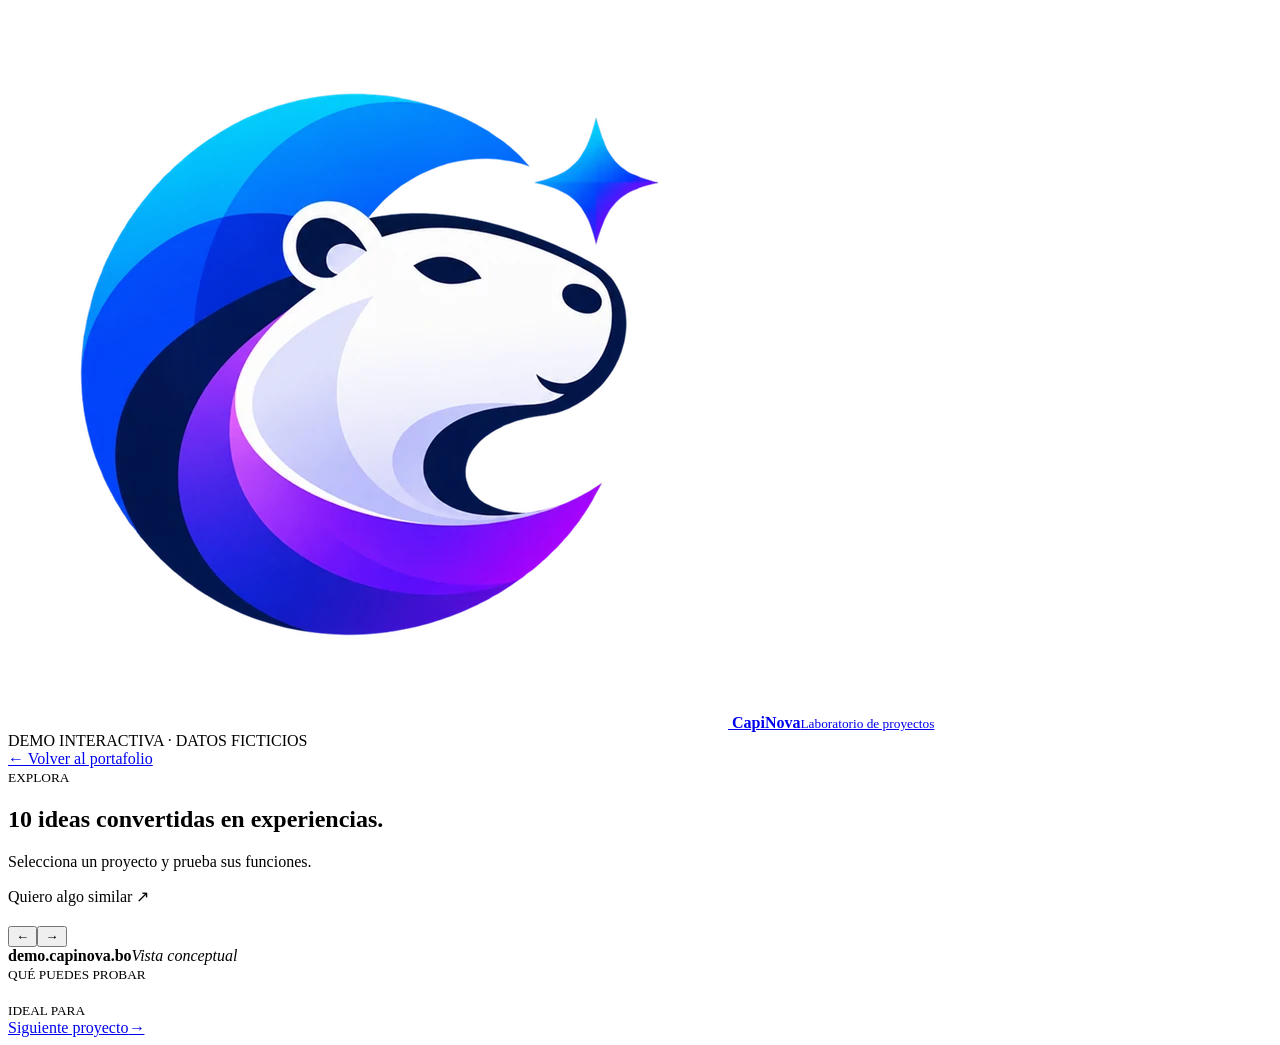
==== proyecto.html @ 4871f53e "Create interactive portfolio project viewer" ====
<!doctype html>
<html lang="es">
<head>
  <meta charset="utf-8">
  <meta name="viewport" content="width=device-width,initial-scale=1">
  <meta name="description" content="Demos interactivas del portafolio de CapiNova">
  <title>Proyecto interactivo | CapiNova</title>
  <link rel="preconnect" href="https://fonts.googleapis.com">
  <link rel="preconnect" href="https://fonts.gstatic.com" crossorigin>
  <link href="https://fonts.googleapis.com/css2?family=Manrope:wght@400;500;600;700;800&family=Plus+Jakarta+Sans:wght@600;700;800&display=swap" rel="stylesheet">
  <link rel="stylesheet" href="proyecto.css?v=20261013-0900">
</head>
<body>
  <header class="demo-header">
    <a class="demo-brand" href="./index.html?v=20261013-0900#portafolio">
      <img src="./assets/logo-official.webp?v=20261013-0300" alt="CapiNova">
      <span><b>CapiNova</b><small>Laboratorio de proyectos</small></span>
    </a>
    <div class="demo-badge"><i></i> DEMO INTERACTIVA · DATOS FICTICIOS</div>
    <a class="back-link" href="./index.html?v=20261013-0900#portafolio">← Volver al portafolio</a>
  </header>

  <div class="project-shell">
    <aside class="project-nav" aria-label="Proyectos del portafolio">
      <div class="nav-intro"><small>EXPLORA</small><h1>10 ideas convertidas en experiencias.</h1><p>Selecciona un proyecto y prueba sus funciones.</p></div>
      <nav id="project-list"></nav>
      <a class="quote-link" id="quote-link" target="_blank" rel="noopener">Quiero algo similar <span>↗</span></a>
    </aside>

    <main class="project-main">
      <section class="project-top">
        <div><span class="project-kicker" id="project-category"></span><h2 id="project-title"></h2><p id="project-description"></p></div>
        <div class="project-switcher"><button id="previous-project" type="button" aria-label="Proyecto anterior">←</button><span id="project-counter"></span><button id="next-project" type="button" aria-label="Proyecto siguiente">→</button></div>
      </section>

      <section class="demo-window">
        <div class="window-bar"><span><i></i><i></i><i></i></span><b id="window-address">demo.capinova.bo</b><em>Vista conceptual</em></div>
        <div class="app-stage" id="app-stage" aria-live="polite"></div>
      </section>

      <section class="project-info">
        <article><small>QUÉ PUEDES PROBAR</small><h3 id="project-action-title"></h3><p id="project-action-copy"></p></article>
        <article><small>IDEAL PARA</small><div class="chips" id="project-chips"></div></article>
        <a class="next-card" id="next-card" href="#"><span>Siguiente proyecto</span><strong id="next-title"></strong><i>→</i></a>
      </section>
    </main>
  </div>

  <div class="toast" id="toast" role="status"></div>
  <script src="proyecto.js?v=20261013-0900"></script>
</body>
</html>
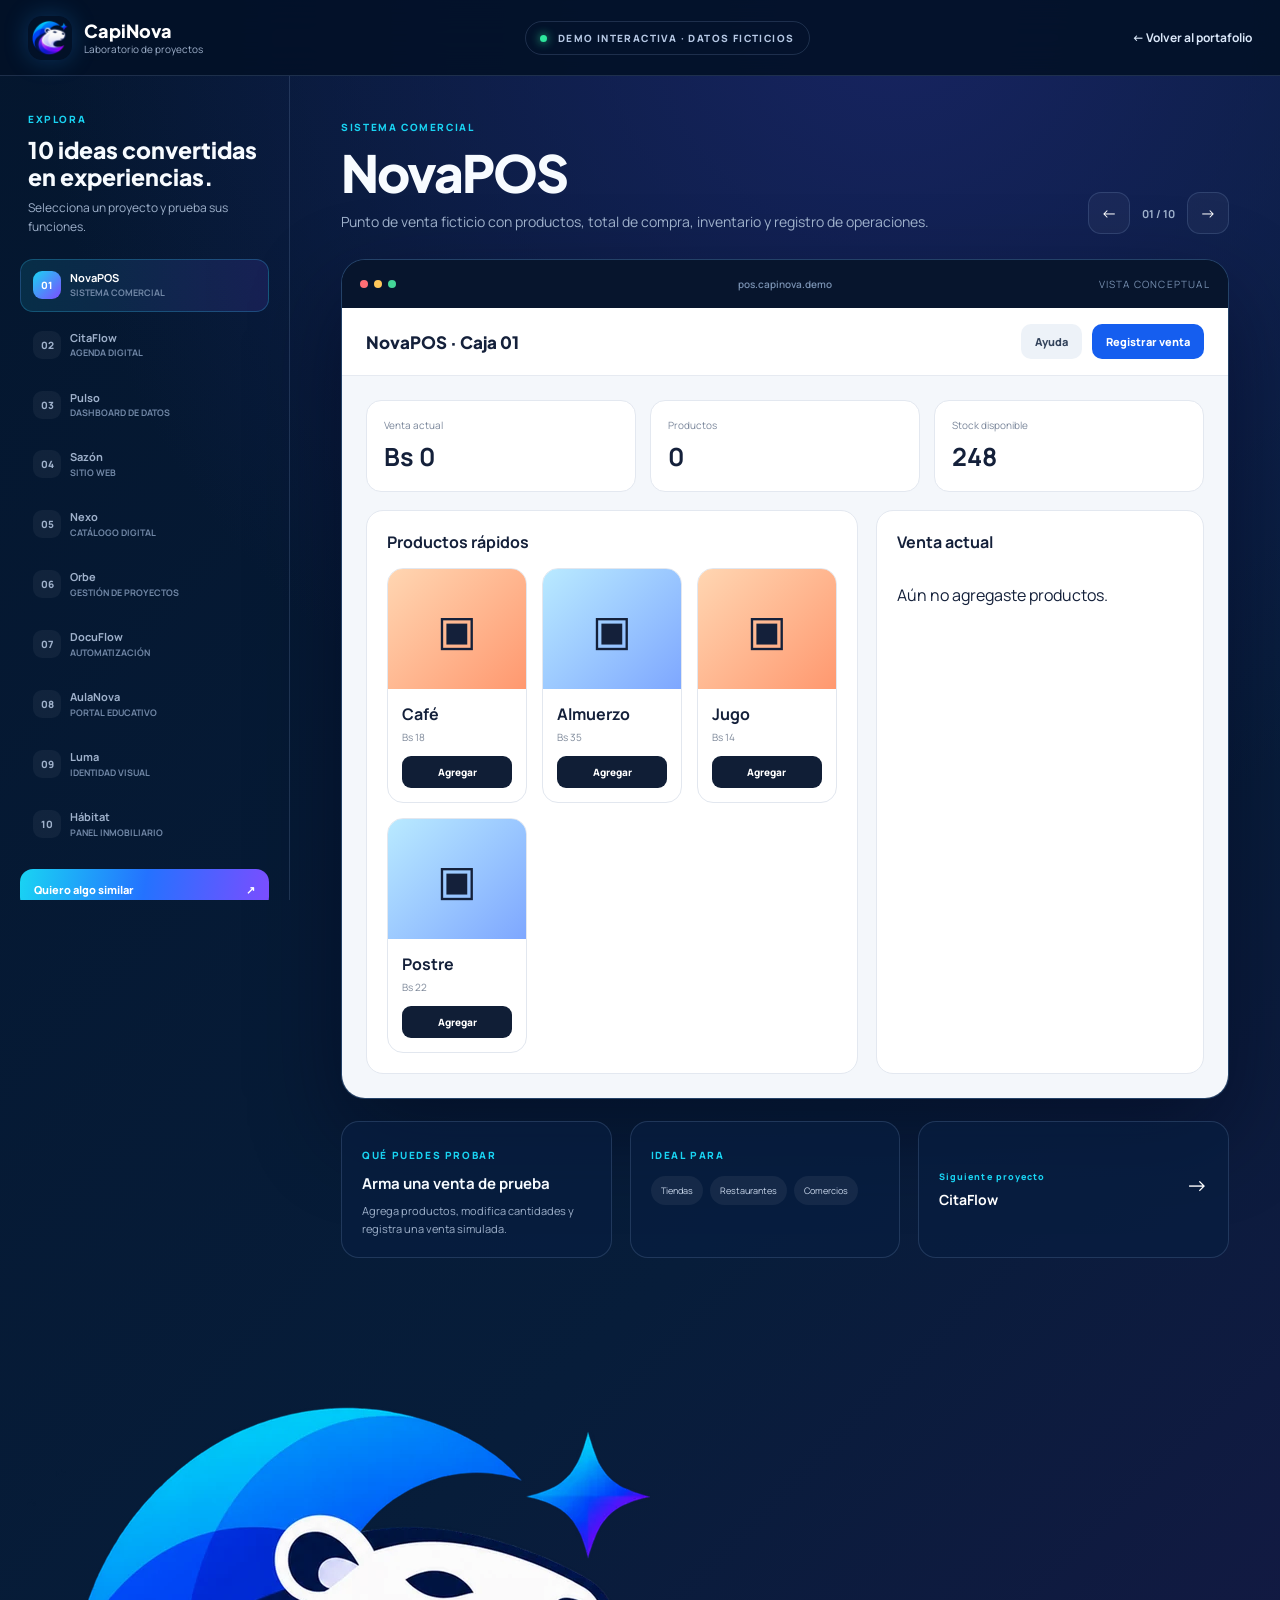
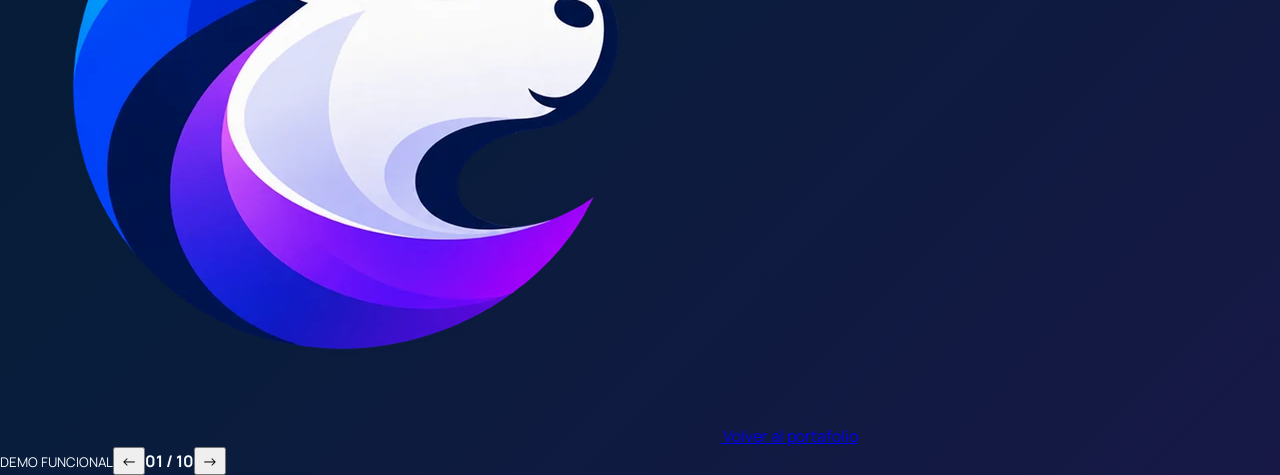
==== commit 24d25775: "Add full-site demo controls" ====
--- a/proyecto.html
+++ b/proyecto.html
@@ -8,16 +8,16 @@
   <link rel="preconnect" href="https://fonts.googleapis.com">
   <link rel="preconnect" href="https://fonts.gstatic.com" crossorigin>
   <link href="https://fonts.googleapis.com/css2?family=Manrope:wght@400;500;600;700;800&family=Plus+Jakarta+Sans:wght@600;700;800&display=swap" rel="stylesheet">
-  <link rel="stylesheet" href="proyecto.css?v=20261013-0900">
+  <link rel="stylesheet" href="proyecto.css?v=20261014-1100">
 </head>
 <body>
   <header class="demo-header">
-    <a class="demo-brand" href="./index.html?v=20261013-0900#portafolio">
+    <a class="demo-brand" href="./index.html?v=20261014-1100#portafolio">
       <img src="./assets/logo-official.webp?v=20261013-0300" alt="CapiNova">
       <span><b>CapiNova</b><small>Laboratorio de proyectos</small></span>
     </a>
     <div class="demo-badge"><i></i> DEMO INTERACTIVA · DATOS FICTICIOS</div>
-    <a class="back-link" href="./index.html?v=20261013-0900#portafolio">← Volver al portafolio</a>
+    <a class="back-link" href="./index.html?v=20261014-1100#portafolio">← Volver al portafolio</a>
   </header>
 
   <div class="project-shell">
@@ -46,7 +46,11 @@
     </main>
   </div>
 
+  <div class="full-demo-bar" id="full-demo-bar">
+    <a href="./index.html?v=20261014-1100#portafolio"><img src="./assets/logo-official.webp?v=20261013-0300" alt=""> <span>Volver al portafolio</span></a>
+    <div><small>DEMO FUNCIONAL</small><button type="button" id="full-prev" aria-label="Proyecto anterior">←</button><b id="full-counter">01 / 10</b><button type="button" id="full-next" aria-label="Proyecto siguiente">→</button></div>
+  </div>
   <div class="toast" id="toast" role="status"></div>
-  <script src="proyecto.js?v=20261013-0900"></script>
+  <script src="proyecto.js?v=20261014-1100"></script>
 </body>
 </html>
--- a/proyecto.css
+++ b/proyecto.css
@@ -0,0 +1,7 @@
+:root{--navy:#061731;--navy2:#0b2450;--cyan:#19d4f3;--blue:#2472ff;--violet:#7c4dff;--text:#f7fbff;--muted:#9fb1cb;--line:rgba(151,183,226,.18);--panel:#0c2144;--white:#fff}
+*{box-sizing:border-box}html{scroll-behavior:smooth}body{margin:0;background:radial-gradient(circle at 70% 0,#172461 0,transparent 38%),linear-gradient(135deg,#04162e,#071d3a 58%,#171846);color:var(--text);font-family:Manrope,sans-serif;min-height:100vh}button,a{font:inherit}.demo-header{height:76px;padding:0 28px;display:flex;align-items:center;justify-content:space-between;gap:20px;border-bottom:1px solid var(--line);background:rgba(3,17,39,.9);backdrop-filter:blur(18px);position:sticky;top:0;z-index:20}.demo-brand{color:#fff;text-decoration:none;display:flex;align-items:center;gap:12px}.demo-brand img{width:44px;height:44px;border-radius:14px;box-shadow:0 0 25px rgba(38,157,255,.25)}.demo-brand span{display:grid}.demo-brand b{font:800 18px Plus Jakarta Sans}.demo-brand small{color:var(--muted);font-size:10px}.demo-badge{font-size:10px;font-weight:800;letter-spacing:.14em;color:#b6c8e4;padding:9px 14px;border:1px solid var(--line);border-radius:999px}.demo-badge i{display:inline-block;width:7px;height:7px;background:#2ee69c;border-radius:50%;box-shadow:0 0 10px #2ee69c;margin-right:7px}.back-link{color:#dbe8fa;text-decoration:none;font-size:12px;font-weight:700}.project-shell{display:grid;grid-template-columns:290px minmax(0,1fr);max-width:1500px;margin:auto;min-height:calc(100vh - 76px)}.project-nav{border-right:1px solid var(--line);padding:30px 20px;position:sticky;top:76px;height:calc(100vh - 76px);overflow:auto}.nav-intro{padding:0 8px 22px}.nav-intro small,.project-kicker,.project-info small{font-size:10px;font-weight:800;letter-spacing:.16em;color:var(--cyan)}.nav-intro h1{font:800 23px/1.16 Plus Jakarta Sans;margin:9px 0}.nav-intro p{color:var(--muted);font-size:12px;line-height:1.55;margin:0}.project-nav nav{display:grid;gap:7px}.project-nav-button{appearance:none;width:100%;border:1px solid transparent;background:transparent;color:#9fb1cb;border-radius:13px;padding:11px 12px;display:grid;grid-template-columns:28px 1fr;gap:9px;text-align:left;cursor:pointer}.project-nav-button span{width:28px;height:28px;border-radius:9px;display:grid;place-items:center;background:rgba(255,255,255,.05);font-size:10px;font-weight:800}.project-nav-button b{font-size:11px;line-height:1.35}.project-nav-button small{display:block;font-size:9px;color:#7187a6;margin-top:2px}.project-nav-button:hover,.project-nav-button.active{background:linear-gradient(90deg,rgba(27,211,242,.12),rgba(124,77,255,.13));border-color:rgba(59,201,255,.25);color:#fff}.project-nav-button.active span{background:linear-gradient(135deg,var(--cyan),var(--violet));color:#fff}.quote-link{margin-top:18px;padding:13px 14px;background:linear-gradient(100deg,var(--cyan),var(--blue),var(--violet));border-radius:13px;color:#fff;text-decoration:none;display:flex;justify-content:space-between;font-size:11px;font-weight:800}.project-main{padding:38px clamp(24px,4vw,62px) 64px;min-width:0}.project-top{display:flex;align-items:end;justify-content:space-between;gap:30px;margin-bottom:25px}.project-top h2{font:800 clamp(30px,4vw,56px)/1.02 Plus Jakarta Sans;margin:10px 0 12px;letter-spacing:-.04em}.project-top p{color:var(--muted);max-width:720px;line-height:1.7;margin:0;font-size:14px}.project-switcher{display:flex;align-items:center;gap:12px;white-space:nowrap}.project-switcher button{width:42px;height:42px;border-radius:13px;border:1px solid var(--line);background:rgba(255,255,255,.04);color:#fff;cursor:pointer}.project-switcher button:hover{border-color:var(--cyan);background:rgba(25,212,243,.1)}.project-switcher span{font-size:11px;color:var(--muted);font-weight:700}.demo-window{border:1px solid rgba(111,180,255,.28);border-radius:24px;overflow:hidden;box-shadow:0 35px 90px rgba(0,5,25,.45);background:#07162e}.window-bar{height:48px;background:#07152d;display:grid;grid-template-columns:1fr auto 1fr;align-items:center;padding:0 18px;color:#7890b1;font-size:10px}.window-bar>span{display:flex;gap:6px}.window-bar i{width:8px;height:8px;border-radius:50%;background:#29476e}.window-bar i:first-child{background:#ff6e75}.window-bar i:nth-child(2){background:#ffc75a}.window-bar i:nth-child(3){background:#44d698}.window-bar b{font-weight:600}.window-bar em{text-align:right;font-style:normal;text-transform:uppercase;letter-spacing:.12em}.app-stage{min-height:580px;background:#f4f7fb;color:#14203a;position:relative;overflow:hidden}.app{min-height:580px;display:grid}.app button{cursor:pointer}.app-toolbar{height:68px;padding:0 24px;background:#fff;border-bottom:1px solid #e6eaf1;display:flex;align-items:center;justify-content:space-between}.app-toolbar strong{font:800 17px Plus Jakarta Sans}.app-toolbar div{display:flex;gap:10px;align-items:center}.soft-btn,.primary-btn{border:0;border-radius:10px;padding:10px 14px;font-size:11px;font-weight:800}.soft-btn{background:#edf2f8;color:#34445c}.primary-btn{background:#155eef;color:#fff}.app-content{padding:24px}.stat-grid{display:grid;grid-template-columns:repeat(3,1fr);gap:14px;margin-bottom:18px}.stat{background:#fff;border:1px solid #e3e8f0;border-radius:15px;padding:17px}.stat small{display:block;color:#7b879b;font-size:10px}.stat b{font-size:25px;display:block;margin-top:7px}.panel-grid{display:grid;grid-template-columns:1.5fr 1fr;gap:18px}.panel{background:#fff;border:1px solid #e3e8f0;border-radius:17px;padding:20px}.panel h4{margin:0 0 15px}.row-list{display:grid;gap:9px}.data-row{display:grid;grid-template-columns:1.3fr .7fr .7fr;align-items:center;padding:11px 12px;background:#f7f9fc;border-radius:10px;font-size:11px}.data-row b{font-size:11px}.pill{display:inline-flex;padding:6px 9px;border-radius:999px;background:#def8ed;color:#10865a;font-size:9px;font-weight:800}.chart{height:210px;display:flex;align-items:end;gap:10px;padding-top:20px}.chart i{flex:1;border-radius:7px 7px 2px 2px;background:linear-gradient(#26c7e8,#4266f5);min-height:20%}.form-row{display:grid;gap:7px;margin-bottom:12px}.form-row label{font-size:10px;font-weight:800;color:#5f6e83}.form-row input,.form-row select{width:100%;border:1px solid #dce3ed;border-radius:10px;padding:11px;background:#fff;color:#24334a}.calendar-layout{display:grid;grid-template-columns:1.35fr .65fr;gap:18px}.calendar{display:grid;grid-template-columns:repeat(7,1fr);gap:7px}.calendar button{aspect-ratio:1;border:0;background:#f0f4fa;border-radius:9px;color:#43526a;font-size:10px}.calendar button:hover,.calendar button.selected{background:#6b4eff;color:#fff}.menu-grid,.shop-grid,.property-grid{display:grid;grid-template-columns:repeat(3,1fr);gap:15px}.food-card,.product-card,.property-card{border-radius:16px;background:#fff;border:1px solid #e2e7ef;overflow:hidden}.card-art{height:120px;background:linear-gradient(135deg,#ffd6b2,#ff986f);display:grid;place-items:center;font-size:42px}.product-card:nth-child(2n) .card-art{background:linear-gradient(135deg,#b9eaff,#7ea7ff)}.property-card .card-art{background:linear-gradient(145deg,#9dd8ed,#5a8cb9);font-size:18px;color:#fff}.card-body{padding:14px}.card-body b,.card-body small{display:block}.card-body small{color:#7e899a;font-size:10px;margin:5px 0 12px}.card-body button{width:100%;border:0;background:#101e36;color:#fff;border-radius:9px;padding:9px;font-size:10px;font-weight:800}.kanban{display:grid;grid-template-columns:repeat(3,1fr);gap:14px}.kanban-col{background:#edf2f8;border-radius:15px;padding:14px;min-height:320px}.kanban-col h4{font-size:12px;margin:0 0 12px}.task{background:#fff;border-radius:11px;padding:13px;margin-bottom:9px;box-shadow:0 4px 12px rgba(30,50,80,.07);font-size:10px}.task button{float:right;border:0;background:#eaf0fb;border-radius:6px}.flow{display:flex;align-items:center;justify-content:center;gap:14px;min-height:360px}.flow-node{width:145px;background:#fff;border:1px solid #dce3ed;border-radius:16px;padding:22px;text-align:center}.flow-node i{width:38px;height:38px;border-radius:12px;background:#e8f7ff;display:grid;place-items:center;margin:auto auto 10px;font-style:normal}.flow-arrow{color:#4b6b98}.flow-node.done{border-color:#38ca8b;box-shadow:0 0 0 4px rgba(56,202,139,.1)}.course-layout{display:grid;grid-template-columns:1.5fr .5fr;gap:18px}.video-box{aspect-ratio:16/9;border-radius:18px;background:linear-gradient(135deg,#162a61,#5a36ba);display:grid;place-items:center;color:#fff}.play{width:72px;height:72px;border-radius:50%;border:0;background:#fff;color:#653ee7;font-size:24px}.lesson{padding:13px;background:#fff;border-radius:11px;margin-bottom:8px;font-size:10px}.brand-canvas{display:grid;grid-template-columns:1fr 1fr;gap:18px}.brand-board{min-height:340px;border-radius:20px;background:#fff0f5;display:grid;place-items:center;text-align:center}.brand-mark{width:110px;height:110px;border-radius:28px;background:#6e164c;color:#fff;display:grid;place-items:center;font:800 58px Georgia}.swatches{display:flex;gap:9px;margin-top:18px}.swatches button{width:42px;height:42px;border:4px solid #fff;border-radius:50%;box-shadow:0 2px 10px #c8cbd2}.brand-assets{display:grid;grid-template-columns:1fr 1fr;gap:12px}.brand-assets div{border-radius:16px;background:#fff;min-height:160px;border:1px solid #e8e0e5;display:grid;place-items:center;color:#6e164c;font-weight:800}.project-info{display:grid;grid-template-columns:1fr 1fr 1.15fr;gap:18px;margin-top:22px}.project-info article,.next-card{border:1px solid var(--line);border-radius:18px;padding:20px;background:rgba(7,30,65,.72)}.project-info h3{margin:9px 0 8px;font-size:15px}.project-info p{color:var(--muted);font-size:11px;line-height:1.6;margin:0}.chips{display:flex;gap:7px;flex-wrap:wrap;margin-top:12px}.chips span{padding:8px 10px;border-radius:999px;background:rgba(255,255,255,.06);font-size:9px;color:#c9d7eb}.next-card{color:#fff;text-decoration:none;display:grid;grid-template-columns:1fr auto;align-content:center;position:relative}.next-card span{color:var(--cyan);font-size:9px;font-weight:800;letter-spacing:.12em}.next-card strong{grid-column:1;font-size:14px;margin-top:7px}.next-card i{grid-column:2;grid-row:1/3;font-style:normal;font-size:22px}.toast{position:fixed;right:22px;bottom:22px;background:#0a2044;color:#fff;border:1px solid rgba(64,213,238,.45);padding:13px 18px;border-radius:12px;box-shadow:0 14px 45px rgba(0,0,0,.3);font-size:11px;font-weight:700;opacity:0;transform:translateY(20px);transition:.25s;pointer-events:none;z-index:50}.toast.show{opacity:1;transform:none}
+.theme-restaurant .primary-btn{background:#bf382f}.theme-shop .primary-btn{background:#111827}.theme-learning .primary-btn{background:#673ee6}.theme-estate .primary-btn{background:#147d95}.theme-brand .app-stage{background:#fff8fa}
+@media(max-width:1050px){.project-shell{grid-template-columns:230px 1fr}.project-nav{padding:24px 14px}.project-main{padding:30px 24px}.app-stage,.app{min-height:520px}.menu-grid,.shop-grid,.property-grid{grid-template-columns:repeat(2,1fr)}}
+@media(max-width:760px){.demo-header{height:auto;padding:12px 16px}.demo-badge{display:none}.back-link{font-size:10px}.project-shell{display:block}.project-nav{position:static;height:auto;border-right:0;border-bottom:1px solid var(--line);padding:18px 16px}.nav-intro{padding-bottom:12px}.nav-intro h1{font-size:19px}.project-nav nav{display:flex;overflow:auto;padding-bottom:7px}.project-nav-button{min-width:150px}.quote-link{display:none}.project-main{padding:24px 14px 50px}.project-top{align-items:start}.project-switcher{display:none}.project-top h2{font-size:32px}.window-bar{grid-template-columns:1fr 1fr}.window-bar em{display:none}.app-stage,.app{min-height:600px}.panel-grid,.calendar-layout,.course-layout,.brand-canvas{grid-template-columns:1fr}.stat-grid{grid-template-columns:1fr 1fr}.menu-grid,.shop-grid,.property-grid{grid-template-columns:1fr 1fr}.kanban{overflow:auto}.kanban-col{min-width:210px}.project-info{grid-template-columns:1fr}.flow{flex-direction:column}.flow-arrow{transform:rotate(90deg)}}
+@media(max-width:480px){.demo-brand small{display:none}.demo-brand img{width:38px;height:38px}.back-link{max-width:90px}.app-content{padding:14px}.app-toolbar{padding:0 14px}.stat-grid{grid-template-columns:1fr}.menu-grid,.shop-grid,.property-grid{grid-template-columns:1fr}.window-bar b{font-size:8px}.data-row{grid-template-columns:1fr auto}.data-row span:last-child{display:none}}
+@media(prefers-reduced-motion:reduce){*{scroll-behavior:auto}.toast{transition:none}}
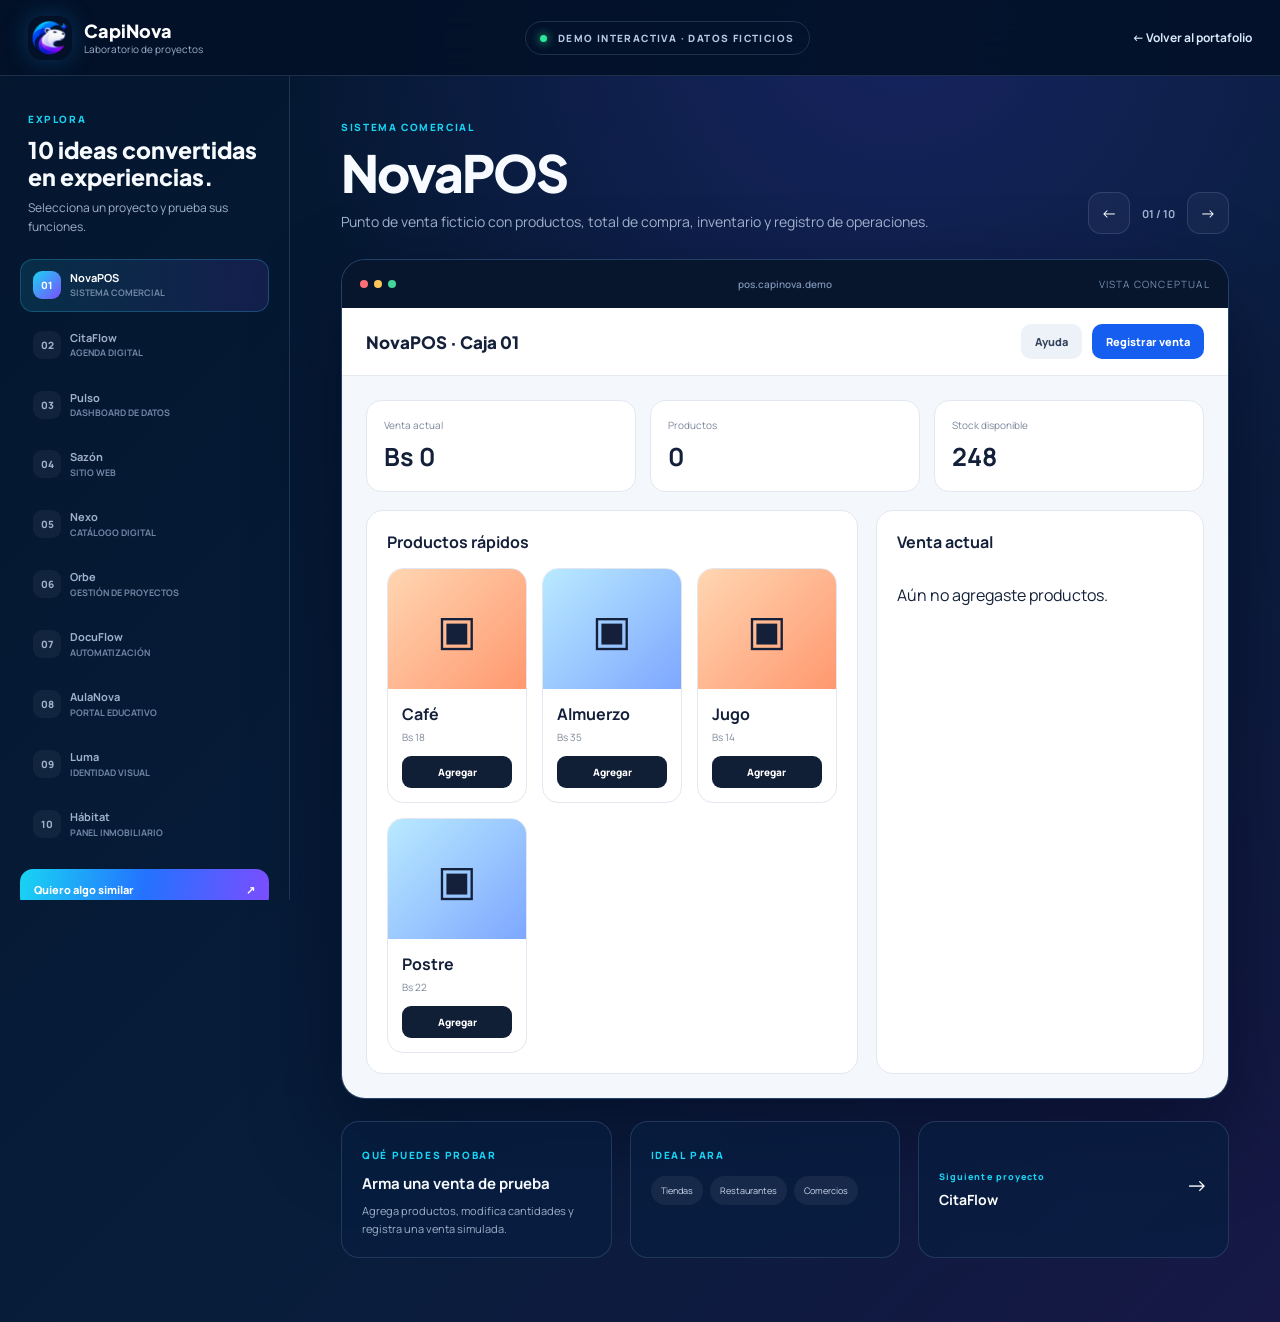
==== commit b2d7ee42: "Refresh standalone demo assets" ====
--- a/proyecto.html
+++ b/proyecto.html
@@ -8,16 +8,16 @@
   <link rel="preconnect" href="https://fonts.googleapis.com">
   <link rel="preconnect" href="https://fonts.gstatic.com" crossorigin>
   <link href="https://fonts.googleapis.com/css2?family=Manrope:wght@400;500;600;700;800&family=Plus+Jakarta+Sans:wght@600;700;800&display=swap" rel="stylesheet">
-  <link rel="stylesheet" href="proyecto.css?v=20261014-1100">
+  <link rel="stylesheet" href="proyecto.css?v=20261014-1110">
 </head>
 <body>
   <header class="demo-header">
-    <a class="demo-brand" href="./index.html?v=20261014-1100#portafolio">
+    <a class="demo-brand" href="./index.html?v=20261014-1110#portafolio">
       <img src="./assets/logo-official.webp?v=20261013-0300" alt="CapiNova">
       <span><b>CapiNova</b><small>Laboratorio de proyectos</small></span>
     </a>
     <div class="demo-badge"><i></i> DEMO INTERACTIVA · DATOS FICTICIOS</div>
-    <a class="back-link" href="./index.html?v=20261014-1100#portafolio">← Volver al portafolio</a>
+    <a class="back-link" href="./index.html?v=20261014-1110#portafolio">← Volver al portafolio</a>
   </header>
 
   <div class="project-shell">
@@ -47,10 +47,10 @@
   </div>
 
   <div class="full-demo-bar" id="full-demo-bar">
-    <a href="./index.html?v=20261014-1100#portafolio"><img src="./assets/logo-official.webp?v=20261013-0300" alt=""> <span>Volver al portafolio</span></a>
+    <a href="./index.html?v=20261014-1110#portafolio"><img src="./assets/logo-official.webp?v=20261013-0300" alt=""> <span>Volver al portafolio</span></a>
     <div><small>DEMO FUNCIONAL</small><button type="button" id="full-prev" aria-label="Proyecto anterior">←</button><b id="full-counter">01 / 10</b><button type="button" id="full-next" aria-label="Proyecto siguiente">→</button></div>
   </div>
   <div class="toast" id="toast" role="status"></div>
-  <script src="proyecto.js?v=20261014-1100"></script>
+  <script src="proyecto.js?v=20261014-1110"></script>
 </body>
 </html>
--- a/proyecto.css
+++ b/proyecto.css
@@ -4,4 +4,21 @@
 @media(max-width:1050px){.project-shell{grid-template-columns:230px 1fr}.project-nav{padding:24px 14px}.project-main{padding:30px 24px}.app-stage,.app{min-height:520px}.menu-grid,.shop-grid,.property-grid{grid-template-columns:repeat(2,1fr)}}
 @media(max-width:760px){.demo-header{height:auto;padding:12px 16px}.demo-badge{display:none}.back-link{font-size:10px}.project-shell{display:block}.project-nav{position:static;height:auto;border-right:0;border-bottom:1px solid var(--line);padding:18px 16px}.nav-intro{padding-bottom:12px}.nav-intro h1{font-size:19px}.project-nav nav{display:flex;overflow:auto;padding-bottom:7px}.project-nav-button{min-width:150px}.quote-link{display:none}.project-main{padding:24px 14px 50px}.project-top{align-items:start}.project-switcher{display:none}.project-top h2{font-size:32px}.window-bar{grid-template-columns:1fr 1fr}.window-bar em{display:none}.app-stage,.app{min-height:600px}.panel-grid,.calendar-layout,.course-layout,.brand-canvas{grid-template-columns:1fr}.stat-grid{grid-template-columns:1fr 1fr}.menu-grid,.shop-grid,.property-grid{grid-template-columns:1fr 1fr}.kanban{overflow:auto}.kanban-col{min-width:210px}.project-info{grid-template-columns:1fr}.flow{flex-direction:column}.flow-arrow{transform:rotate(90deg)}}
 @media(max-width:480px){.demo-brand small{display:none}.demo-brand img{width:38px;height:38px}.back-link{max-width:90px}.app-content{padding:14px}.app-toolbar{padding:0 14px}.stat-grid{grid-template-columns:1fr}.menu-grid,.shop-grid,.property-grid{grid-template-columns:1fr}.window-bar b{font-size:8px}.data-row{grid-template-columns:1fr auto}.data-row span:last-child{display:none}}
-@media(prefers-reduced-motion:reduce){*{scroll-behavior:auto}.toast{transition:none}}+@media(prefers-reduced-motion:reduce){*{scroll-behavior:auto}.toast{transition:none}}
+
+/* Full standalone demo mode — v1100 */
+.full-demo-bar{display:none}
+body.full-demo{background:#eef3f9;overflow-x:hidden}
+body.full-demo .demo-header,body.full-demo .project-nav,body.full-demo .project-top,body.full-demo .project-info,body.full-demo .window-bar{display:none!important}
+body.full-demo .project-shell{display:block;max-width:none;min-height:100vh}
+body.full-demo .project-main{padding:0}
+body.full-demo .demo-window{border:0;border-radius:0;box-shadow:none;background:#f4f7fb;min-height:100vh}
+body.full-demo .app-stage,body.full-demo .app{min-height:100vh}
+body.full-demo .app-toolbar{padding-left:28px;padding-right:190px;height:78px}
+body.full-demo .app-content{max-width:1440px;width:100%;margin:0 auto;padding:34px}
+body.full-demo .full-demo-bar{position:fixed;z-index:100;top:14px;right:16px;left:16px;display:flex;justify-content:space-between;align-items:center;pointer-events:none}
+.full-demo-bar>a,.full-demo-bar>div{pointer-events:auto;display:flex;align-items:center;gap:9px;height:48px;padding:0 12px;border:1px solid rgba(102,129,171,.2);border-radius:14px;background:rgba(6,23,49,.92);box-shadow:0 10px 35px rgba(0,10,35,.2);backdrop-filter:blur(16px);color:#fff;text-decoration:none}
+.full-demo-bar>a img{width:30px;height:30px;border-radius:9px}.full-demo-bar>a span{font-size:10px;font-weight:800}
+.full-demo-bar>div{margin-left:auto}.full-demo-bar small{font-size:8px;letter-spacing:.14em;color:#66e9ff;font-weight:800}.full-demo-bar b{font-size:9px;color:#b7c8df}.full-demo-bar button{width:30px;height:30px;border:1px solid rgba(255,255,255,.12);border-radius:9px;background:rgba(255,255,255,.06);color:#fff;cursor:pointer}.full-demo-bar button:hover{background:#1d6eff}
+body.full-demo .toast{bottom:20px}
+@media(max-width:760px){body.full-demo .app-toolbar{padding:72px 14px 12px;height:auto;min-height:124px;align-items:end}body.full-demo .app-content{padding:18px 14px 32px}.full-demo-bar{top:10px;left:10px;right:10px}.full-demo-bar>a span,.full-demo-bar small{display:none}.full-demo-bar>a,.full-demo-bar>div{height:44px;padding:0 9px}}
